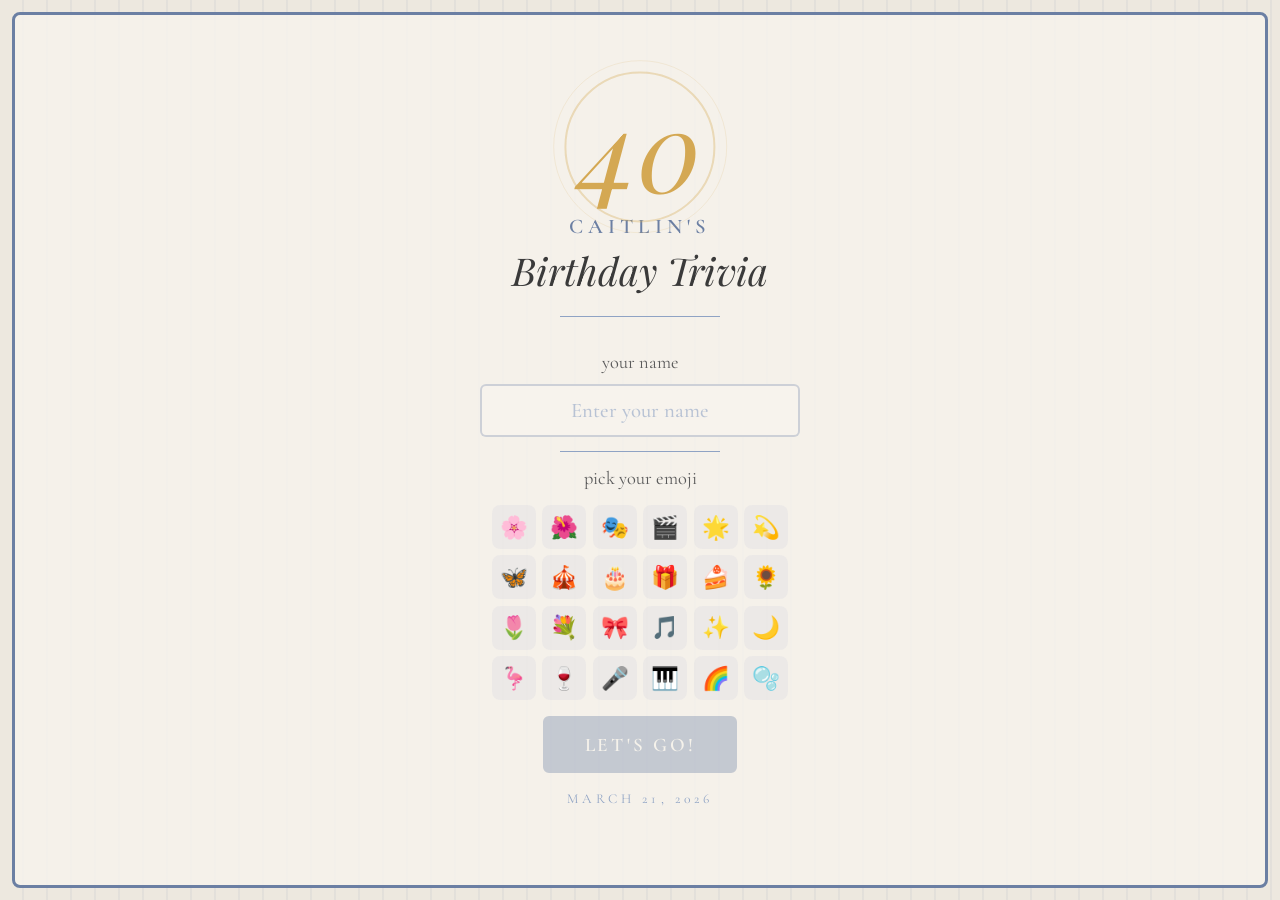
==== index.html @ c19d3235 "Add all project assets and source files Co-Authored-By: Claude Sonnet 4.6 <noreply@anthropic.com>" ====
<!DOCTYPE html>
<html lang="en">
<head>
  <meta charset="UTF-8">
  <meta name="viewport" content="width=device-width, initial-scale=1, maximum-scale=1, user-scalable=no">
  <title>Caitlin's 40th · Birthday Trivia</title>
  <link rel="preconnect" href="https://fonts.googleapis.com">
  <link rel="preconnect" href="https://fonts.gstatic.com" crossorigin>
  <link href="https://fonts.googleapis.com/css2?family=Cormorant+Garamond:ital,wght@0,400;0,500;0,600;1,400&family=Playfair+Display:ital,wght@0,400;1,400&display=swap" rel="stylesheet">
  <link rel="stylesheet" href="style.css">
</head>
<body>

  <!-- Screen: Welcome -->
  <section id="welcome" class="screen active">
    <div class="frame" style="justify-content:center; text-align:center; gap:0.25rem;">
      <div class="crest">40</div>
      <h1 class="header-caps-lg">Caitlin's</h1>
      <h2 class="script-text">Birthday Trivia</h2>
      <div class="divider"></div>
      <div class="name-input-group">
        <label class="body-text" for="player-name">your name</label>
        <input type="text" id="player-name" class="name-input" placeholder="Enter your name" autocomplete="off" maxlength="20">
      </div>
      <div class="divider" style="margin:0.6rem auto;"></div>
      <p class="body-text">pick your emoji</p>
      <div class="emoji-grid" id="emoji-grid"></div>
      <button class="btn-primary" id="btn-start" disabled>Let's Go!</button>
      <p class="subtitle" style="margin-top:0.75rem;">March 21, 2026</p>
    </div>
  </section>

  <!-- Screen: Section Intros (reused by JS) -->
  <section id="section-intro" class="screen">
    <div class="frame intro-frame">
      <p class="section-round" id="intro-round"></p>
      <div class="section-icon" id="intro-icon"></div>
      <h2 class="section-title" id="intro-title"></h2>
      <div class="divider"></div>
      <p class="section-desc" id="intro-desc"></p>
      <p class="section-instructions" id="intro-instructions"></p>
      <button class="btn-primary btn-section" id="btn-begin-section">Begin Round</button>
    </div>
  </section>

  <!-- Screen: Question (single, content swapped by JS) -->
  <section id="question" class="screen">
    <div class="frame question-frame">
      <div class="question-header">
        <span class="header-caps" id="q-header-left"></span>
        <span class="header-caps question-points" id="q-header-right"></span>
      </div>
      <div class="divider-full"></div>
      <div class="question-body" id="question-body">
        <!-- Dynamically populated -->
      </div>
      <div class="question-nav">
        <button class="nav-btn" id="prev-btn" disabled>&larr; prev</button>
        <button class="nav-btn" id="next-btn">next &rarr;</button>
      </div>
      <div class="divider-full"></div>
      <div class="timeline" id="timeline"></div>
    </div>
  </section>

  <!-- Screen: Submit -->
  <section id="submit" class="screen">
    <div class="frame" style="justify-content:center; text-align:center; gap:0.6rem;">
      <div class="crest" style="font-size:clamp(3rem,10vw,5rem);">40</div>
      <h2 class="script-text">All answers in!</h2>
      <div class="player-identity">
        <span class="player-emoji-lg" id="submit-emoji"></span>
        <span class="player-name-lg" id="submit-name"></span>
      </div>
      <div class="divider"></div>
      <button class="btn-primary" id="copy-btn">Copy Link</button>
      <textarea class="url-display" id="url-display" readonly></textarea>
      <p class="body-text">Text this link to the host</p>
      <div class="divider"></div>
      <p class="unanswered-note" id="unanswered-note"></p>
    </div>
  </section>

  <script src="questions.js"></script>
  <script src="app.js"></script>
</body>
</html>
---- style.css ----
/* ============================================
   Caitlin's 40th Birthday Trivia v2
   Design System: Garden Party Stationery
   with Section Themes
   ============================================ */

/* --- Reset & Base --- */
*, *::before, *::after {
  box-sizing: border-box;
  margin: 0;
  padding: 0;
}

html {
  -webkit-text-size-adjust: 100%;
}

body {
  font-family: 'Cormorant Garamond', Georgia, serif;
  font-size: 18px;
  line-height: 1.5;
  color: var(--charcoal);
  background: var(--cream-dark);
  background-image: repeating-linear-gradient(
    90deg,
    transparent 0px,
    transparent 22px,
    rgba(107, 127, 163, 0.08) 22px,
    rgba(107, 127, 163, 0.08) 24px
  );
  overflow: hidden;
  height: 100dvh;
  touch-action: manipulation;
  -webkit-tap-highlight-color: transparent;
}

/* --- Custom Properties --- */
:root {
  /* Core palette */
  --cream: #F7F3ED;
  --cream-dark: #EDE8DF;
  --slate: #6B7FA3;
  --slate-dark: #4A5F82;
  --slate-light: #8FA3C4;
  --charcoal: #3A3A3A;
  --charcoal-soft: #5A5A5A;

  /* Botanical accents */
  --rose: #C47A8A;
  --gold: #D4A853;
  --sage: #7A9B6D;

  /* Section colors */
  --broadway: #D4A853;
  --movies: #C47A8A;
  --pir: #7A9B6D;

  /* Feedback */
  --correct: #6A9B5C;
  --incorrect: #B55A5A;

  /* Active section (set by JS) */
  --section-color: var(--slate);

  /* Layout */
  --frame-margin: 12px;
  --frame-padding: clamp(1.25rem, 3vw, 2rem);
  --frame-border: 3px;
  --frame-radius: 8px;
}


/* --- Typography --- */
.header-caps {
  font-family: 'Cormorant Garamond', Georgia, serif;
  font-weight: 600;
  font-size: clamp(0.8rem, 2vw, 0.95rem);
  letter-spacing: 0.22em;
  text-transform: uppercase;
  color: var(--slate);
}

.header-caps-lg {
  font-family: 'Cormorant Garamond', Georgia, serif;
  font-weight: 600;
  font-size: clamp(1rem, 2.5vw, 1.3rem);
  letter-spacing: 0.25em;
  text-transform: uppercase;
  color: var(--slate);
}

.script-text {
  font-family: 'Playfair Display', Georgia, serif;
  font-style: italic;
  font-weight: 400;
  font-size: clamp(1.6rem, 5vw, 2.4rem);
  color: var(--charcoal);
  line-height: 1.3;
}

.script-text-sm {
  font-family: 'Playfair Display', Georgia, serif;
  font-style: italic;
  font-weight: 400;
  font-size: clamp(1.1rem, 3vw, 1.5rem);
  color: var(--charcoal);
  line-height: 1.4;
}

.body-text {
  font-family: 'Cormorant Garamond', Georgia, serif;
  font-weight: 400;
  font-size: clamp(1rem, 2.5vw, 1.15rem);
  color: var(--charcoal-soft);
}

.subtitle {
  font-family: 'Cormorant Garamond', Georgia, serif;
  font-weight: 400;
  font-size: clamp(0.75rem, 1.8vw, 0.85rem);
  letter-spacing: 0.3em;
  text-transform: uppercase;
  color: var(--slate-light);
}


/* --- Frame (Signature Border) --- */
.frame {
  margin: var(--frame-margin);
  border: var(--frame-border) solid var(--slate);
  border-radius: var(--frame-radius);
  padding: var(--frame-padding);
  background: rgba(247, 243, 237, 0.82);
  height: calc(100dvh - var(--frame-margin) * 2);
  display: flex;
  flex-direction: column;
  align-items: center;
  position: relative;
  z-index: 1;
  overflow: hidden;
}


/* --- Divider --- */
.divider {
  width: 40%;
  max-width: 160px;
  height: 1px;
  background: var(--slate-light);
  margin: 1rem auto;
  flex-shrink: 0;
}

.divider-full {
  width: 100%;
  height: 1px;
  background: var(--slate-light);
  margin: 0.6rem 0;
  flex-shrink: 0;
  opacity: 0.6;
}


/* --- Screens --- */
.screen {
  display: none;
  position: fixed;
  inset: 0;
  z-index: 1;
}
.screen.active {
  display: block;
}


/* --- Crest --- */
.crest {
  font-family: 'Playfair Display', Georgia, serif;
  font-style: italic;
  font-size: clamp(4rem, 12vw, 7rem);
  color: var(--gold);
  line-height: 1;
  margin-bottom: 0.25rem;
  position: relative;
}
.crest::before {
  content: '';
  position: absolute;
  top: 50%;
  left: 50%;
  transform: translate(-50%, -50%);
  width: 1.35em;
  height: 1.35em;
  border: 2px solid var(--gold);
  border-radius: 50%;
  opacity: 0.35;
}
.crest::after {
  content: '';
  position: absolute;
  top: 50%;
  left: 50%;
  transform: translate(-50%, -50%);
  width: 1.55em;
  height: 1.55em;
  border: 1px solid var(--gold);
  border-radius: 50%;
  opacity: 0.15;
}


/* =============================================
   Welcome Screen
   ============================================= */

#welcome .frame {
  justify-content: center;
  text-align: center;
  gap: 0.25rem;
}

.name-input-group {
  display: flex;
  flex-direction: column;
  align-items: center;
  gap: 0.5rem;
  width: 100%;
  max-width: 320px;
  margin-top: 0.75rem;
}

.name-input {
  font-family: 'Cormorant Garamond', Georgia, serif;
  font-size: clamp(1.1rem, 2.5vw, 1.3rem);
  font-weight: 500;
  padding: 0.75rem 1rem;
  border: 2px solid rgba(107, 127, 163, 0.3);
  border-radius: 6px;
  background: var(--cream);
  color: var(--charcoal);
  text-align: center;
  width: 100%;
  outline: none;
  transition: border-color 0.2s ease;
}
.name-input:focus {
  border-color: var(--slate);
}
.name-input::placeholder {
  color: var(--slate-light);
  opacity: 0.6;
}

.emoji-grid {
  display: flex;
  flex-wrap: wrap;
  justify-content: center;
  gap: 0.4rem;
  max-width: 340px;
  margin-top: 0.5rem;
}

.emoji-btn {
  width: 44px;
  height: 44px;
  font-size: 1.4rem;
  border: 2px solid transparent;
  border-radius: 8px;
  background: rgba(107, 127, 163, 0.06);
  cursor: pointer;
  display: flex;
  align-items: center;
  justify-content: center;
  transition: border-color 0.2s ease, background 0.2s ease, transform 0.15s ease;
  -webkit-user-select: none;
  user-select: none;
}
.emoji-btn:active {
  transform: scale(0.92);
}
.emoji-btn.selected {
  border-color: var(--slate);
  background: rgba(107, 127, 163, 0.12);
  box-shadow: 0 0 0 1px var(--slate);
}

.btn-primary {
  font-family: 'Cormorant Garamond', Georgia, serif;
  font-weight: 600;
  font-size: clamp(1rem, 2.5vw, 1.2rem);
  letter-spacing: 0.15em;
  text-transform: uppercase;
  padding: 0.9rem 2.5rem;
  border: 2px solid var(--slate);
  border-radius: 6px;
  background: var(--slate);
  color: var(--cream);
  cursor: pointer;
  transition: background 0.2s ease, border-color 0.2s ease, transform 0.15s ease, opacity 0.2s ease;
  min-height: 48px;
  margin-top: 0.75rem;
}
.btn-primary:active {
  transform: scale(0.97);
}
.btn-primary:disabled {
  opacity: 0.35;
  cursor: default;
}

.btn-section {
  border-color: var(--section-color);
  background: var(--section-color);
}


/* =============================================
   Section Intro Screens
   ============================================= */

.intro-frame {
  justify-content: center;
  text-align: center;
  gap: 0.5rem;
}

.section-round {
  font-family: 'Cormorant Garamond', Georgia, serif;
  font-weight: 600;
  font-size: clamp(0.7rem, 1.8vw, 0.85rem);
  letter-spacing: 0.3em;
  text-transform: uppercase;
  color: var(--section-color);
}

.section-icon {
  font-size: clamp(1.5rem, 4vw, 2rem);
  letter-spacing: 0.5em;
  color: var(--section-color);
  margin: 0.25rem 0;
}

.section-title {
  font-family: 'Playfair Display', Georgia, serif;
  font-style: italic;
  font-weight: 400;
  font-size: clamp(2.2rem, 7vw, 3.5rem);
  color: var(--section-color);
  line-height: 1.2;
}

.section-desc {
  font-family: 'Playfair Display', Georgia, serif;
  font-style: italic;
  font-size: clamp(0.95rem, 2.2vw, 1.1rem);
  color: var(--charcoal-soft);
  line-height: 1.6;
  max-width: 480px;
  margin: 0.5rem auto;
}

.section-instructions {
  font-family: 'Cormorant Garamond', Georgia, serif;
  font-weight: 500;
  font-size: clamp(0.9rem, 2vw, 1.05rem);
  color: var(--charcoal);
  max-width: 440px;
}


/* =============================================
   Question Screens (Shared)
   ============================================= */

.question-frame {
  align-items: stretch;
  justify-content: flex-start;
}

.question-header {
  display: flex;
  justify-content: space-between;
  align-items: center;
  width: 100%;
  flex-shrink: 0;
}

.section-badge {
  color: var(--section-color);
  font-weight: 600;
  letter-spacing: 0.12em;
}

.question-points {
  color: var(--section-color);
}

.question-body {
  flex: 1;
  min-height: 0;
  overflow-y: auto;
  -webkit-overflow-scrolling: touch;
  scrollbar-width: none;
  display: flex;
  flex-direction: column;
  padding: 0.5rem 0 2rem;
}
.question-body::-webkit-scrollbar { display: none; }

.question-label {
  font-family: 'Cormorant Garamond', Georgia, serif;
  font-weight: 600;
  font-size: clamp(0.85rem, 2vw, 0.95rem);
  letter-spacing: 0.08em;
  color: var(--charcoal-soft);
  margin-bottom: 0.3rem;
  margin-top: 0.75rem;
}
.question-label:first-of-type {
  margin-top: 0;
}

.text-input {
  font-family: 'Cormorant Garamond', Georgia, serif;
  font-size: clamp(1.05rem, 2.5vw, 1.2rem);
  font-weight: 500;
  padding: 0.65rem 0.85rem;
  border: 2px solid rgba(107, 127, 163, 0.25);
  border-radius: 6px;
  background: var(--cream);
  color: var(--charcoal);
  width: 100%;
  outline: none;
  transition: border-color 0.2s ease;
}
.text-input:focus {
  border-color: var(--section-color);
}
.text-input::placeholder {
  color: var(--slate-light);
  opacity: 0.5;
}

/* Numeric input with prefix/suffix */
.numeric-field {
  display: flex;
  align-items: center;
  gap: 0.25rem;
}
.numeric-field .text-input {
  text-align: right;
}
.numeric-prefix, .numeric-suffix {
  font-family: 'Cormorant Garamond', Georgia, serif;
  font-weight: 600;
  font-size: clamp(1.05rem, 2.5vw, 1.2rem);
  color: var(--charcoal-soft);
  flex-shrink: 0;
}


/* Rotten Tomatoes Input */
.rt-input-row {
  display: flex;
  align-items: center;
  gap: 0.6rem;
}

.rt-field {
  flex: 1;
  transition: border-color 0.3s ease, box-shadow 0.3s ease;
  border-radius: 6px;
}
.rt-field .text-input {
  transition: border-color 0.3s ease, box-shadow 0.3s ease;
}

.rt-field.rt-fresh .text-input {
  border-color: #f93208;
  box-shadow: 0 0 8px rgba(249, 50, 8, 0.2), 0 0 16px rgba(249, 50, 8, 0.08);
}

.rt-field.rt-rotten .text-input {
  border-color: #6bc531;
  box-shadow: 0 0 8px rgba(107, 197, 49, 0.25), 0 0 16px rgba(107, 197, 49, 0.1);
}

.rt-icon {
  width: 36px;
  height: 36px;
  flex-shrink: 0;
  display: flex;
  align-items: center;
  justify-content: center;
  transition: transform 0.3s ease, opacity 0.3s ease;
  opacity: 0;
  transform: scale(0.6);
}

.rt-icon-fresh,
.rt-icon-rotten {
  opacity: 1;
  transform: scale(1);
}

.rt-icon-img {
  width: 100%;
  height: 100%;
  object-fit: contain;
}


/* Navigation */
.question-nav {
  display: flex;
  justify-content: space-between;
  align-items: center;
  width: 100%;
  flex-shrink: 0;
  padding: 0.25rem 0;
}

.nav-btn {
  font-family: 'Cormorant Garamond', Georgia, serif;
  font-weight: 500;
  font-size: 0.95rem;
  letter-spacing: 0.05em;
  color: var(--slate);
  background: none;
  border: none;
  cursor: pointer;
  padding: 0.5rem 0.25rem;
  min-height: 44px;
  min-width: 44px;
  display: flex;
  align-items: center;
  transition: opacity 0.2s ease;
}
.nav-btn:disabled {
  opacity: 0.25;
  cursor: default;
}

/* Timeline */
.timeline {
  display: flex;
  align-items: center;
  justify-content: center;
  gap: 5px;
  width: 100%;
  padding: 0.3rem 0 0.1rem;
  flex-shrink: 0;
  flex-wrap: wrap;
}

.timeline-section-gap {
  width: 8px;
  flex-shrink: 0;
}

.timeline-dot {
  width: 8px;
  height: 8px;
  border-radius: 50%;
  border: 1.5px solid var(--slate-light);
  background: transparent;
  cursor: pointer;
  transition: all 0.25s ease;
  flex-shrink: 0;
}
.timeline-dot.answered {
  background: var(--slate-light);
  border-color: var(--slate-light);
}
.timeline-dot.current {
  width: 11px;
  height: 11px;
  border-color: var(--section-color);
  background: var(--section-color);
  box-shadow: 0 0 0 3px rgba(107, 127, 163, 0.15);
}


/* =============================================
   Broadway — Audio Player
   ============================================= */

.audio-player {
  background: #1a1a2e;
  border-radius: 12px;
  padding: 1rem 1.25rem;
  display: flex;
  flex-direction: column;
  align-items: center;
  gap: 0.6rem;
  margin-bottom: 0.75rem;
  border: 2px solid var(--broadway);
  position: relative;
}

.audio-play-btn {
  width: 56px;
  height: 56px;
  border-radius: 50%;
  border: 2px solid var(--broadway);
  background: transparent;
  color: var(--broadway);
  font-size: 1.5rem;
  cursor: pointer;
  display: flex;
  align-items: center;
  justify-content: center;
  transition: background 0.2s ease, color 0.2s ease, transform 0.15s ease;
}
.audio-play-btn:active {
  transform: scale(0.93);
}
.audio-play-btn.playing {
  background: var(--broadway);
  color: #1a1a2e;
}

.audio-progress {
  width: 100%;
  display: flex;
  align-items: center;
  gap: 0.5rem;
}

.audio-bar-bg {
  flex: 1;
  height: 4px;
  background: rgba(255, 255, 255, 0.15);
  border-radius: 2px;
  position: relative;
  overflow: hidden;
}

.audio-bar-fill {
  position: absolute;
  left: 0;
  top: 0;
  bottom: 0;
  width: 0%;
  background: var(--broadway);
  border-radius: 2px;
  transition: width 0.1s linear;
}

.audio-time {
  font-family: 'Courier New', monospace;
  font-size: 0.75rem;
  color: rgba(255, 255, 255, 0.5);
  min-width: 2.5rem;
  text-align: right;
}

.audio-note {
  font-family: 'Cormorant Garamond', Georgia, serif;
  font-size: 0.8rem;
  color: rgba(255, 255, 255, 0.35);
  text-align: center;
}


/* =============================================
   Movies — Headshot Grid
   ============================================= */

.headshot-grid {
  display: grid;
  grid-template-columns: repeat(4, 1fr);
  gap: 0.5rem;
  margin-bottom: 0.5rem;
  max-height: 28vh;
  flex-shrink: 0;
}

.headshot-card {
  background: var(--cream);
  border: 3px solid white;
  border-radius: 4px;
  box-shadow: 0 2px 8px rgba(0, 0, 0, 0.1);
  overflow: hidden;
  transform: rotate(var(--rotate, 0deg));
  transition: transform 0.3s ease;
  min-height: 0;
}
.headshot-card:nth-child(1) { --rotate: -2deg; }
.headshot-card:nth-child(2) { --rotate: 1.5deg; }
.headshot-card:nth-child(3) { --rotate: -1deg; }
.headshot-card:nth-child(4) { --rotate: 2.5deg; }

.headshot-img {
  width: 100%;
  height: 100%;
  object-fit: cover;
  display: block;
}

.headshot-placeholder {
  width: 100%;
  height: 100%;
  display: flex;
  align-items: center;
  justify-content: center;
  background: var(--cream-dark);
  color: var(--slate-light);
  font-size: 1.5rem;
}

.movie-clue {
  text-align: center;
  margin-bottom: 0.5rem;
}

.movie-year {
  font-family: 'Cormorant Garamond', Georgia, serif;
  font-weight: 600;
  font-size: clamp(1.1rem, 2.5vw, 1.3rem);
  letter-spacing: 0.15em;
  color: var(--charcoal);
}

.movie-genre {
  font-family: 'Playfair Display', Georgia, serif;
  font-style: italic;
  font-size: clamp(0.95rem, 2.2vw, 1.1rem);
  color: var(--charcoal-soft);
}


/* =============================================
   Price is Right — Podium & Items
   ============================================= */

.pir-year-header {
  text-align: center;
  background: var(--pir);
  color: var(--cream);
  padding: 0.5rem 1.25rem;
  border-radius: 8px;
  margin-bottom: 0.6rem;
}

.pir-year-number {
  font-family: 'Cormorant Garamond', Georgia, serif;
  font-weight: 600;
  font-size: clamp(1.3rem, 3vw, 1.6rem);
  letter-spacing: 0.15em;
}

.pir-year-age {
  font-family: 'Playfair Display', Georgia, serif;
  font-style: italic;
  font-size: clamp(0.85rem, 2vw, 1rem);
  opacity: 0.85;
}

.pir-item {
  border: 2px solid rgba(107, 127, 163, 0.2);
  border-radius: 8px;
  padding: 0.6rem 0.75rem;
  margin-bottom: 0.5rem;
  background: var(--cream);
}

.pir-item-badge {
  font-family: 'Cormorant Garamond', Georgia, serif;
  font-weight: 600;
  font-size: clamp(0.7rem, 1.6vw, 0.8rem);
  letter-spacing: 0.2em;
  text-transform: uppercase;
  margin-bottom: 0.15rem;
}
.pir-item-badge.toy { color: var(--gold); }
.pir-item-badge.car { color: var(--pir); }
.pir-item-badge.home { color: var(--rose); }

.pir-item-name {
  font-family: 'Cormorant Garamond', Georgia, serif;
  font-weight: 600;
  font-size: clamp(1rem, 2.2vw, 1.15rem);
  color: var(--charcoal);
  margin-bottom: 0.15rem;
}

.pir-item-desc {
  font-family: 'Playfair Display', Georgia, serif;
  font-style: italic;
  font-size: clamp(0.8rem, 1.8vw, 0.9rem);
  color: var(--charcoal-soft);
  margin-bottom: 0.4rem;
}

/* Podium display */
.podium-display {
  background: var(--pir);
  border-radius: 8px;
  padding: 0.4rem 0.75rem;
  display: flex;
  align-items: center;
  justify-content: center;
  box-shadow: 0 2px 6px rgba(0, 0, 0, 0.12);
  position: relative;
  overflow: hidden;
}

.podium-screen {
  background: #1a1a2e;
  border-radius: 5px;
  padding: 0.35rem 0.75rem;
  width: 100%;
  display: flex;
  align-items: baseline;
  justify-content: center;
  min-height: 2.5rem;
  box-shadow: inset 0 2px 4px rgba(0, 0, 0, 0.4);
}

.podium-prefix {
  font-family: 'Courier New', monospace;
  font-size: clamp(1rem, 3vw, 1.3rem);
  color: rgba(255, 255, 255, 0.35);
  margin-right: 0.15rem;
  transition: color 0.2s ease;
}
.podium-screen.has-value .podium-prefix {
  color: rgba(255, 255, 255, 0.9);
}

.podium-value {
  font-family: 'Courier New', monospace;
  font-weight: 700;
  font-size: clamp(1.3rem, 4vw, 1.8rem);
  color: #40e0d0;
  letter-spacing: 0.06em;
  text-shadow: 0 0 6px rgba(64, 224, 208, 0.4);
  min-width: 2ch;
  text-align: right;
}
.podium-value.empty {
  color: rgba(64, 224, 208, 0.2);
}

.podium-input {
  position: absolute;
  opacity: 0;
  width: 100%;
  height: 100%;
  top: 0;
  left: 0;
  font-size: 16px;
  z-index: 2;
  cursor: pointer;
}

@keyframes podiumGlow {
  0%, 100% { box-shadow: 0 2px 6px rgba(0, 0, 0, 0.12); }
  50% { box-shadow: 0 2px 12px rgba(0, 0, 0, 0.18), 0 0 16px rgba(122, 155, 109, 0.15); }
}
.podium-display.focused {
  animation: podiumGlow 1.5s ease infinite;
}


/* =============================================
   Submit Screen
   ============================================= */

#submit .frame {
  justify-content: center;
  text-align: center;
  gap: 0.6rem;
}

.player-identity {
  display: flex;
  align-items: center;
  justify-content: center;
  gap: 0.5rem;
  margin: 0.25rem 0;
}

.player-emoji-lg {
  font-size: 2rem;
}

.player-name-lg {
  font-family: 'Playfair Display', Georgia, serif;
  font-style: italic;
  font-size: clamp(1.3rem, 3vw, 1.6rem);
  color: var(--charcoal);
}

.url-display {
  font-family: 'Cormorant Garamond', Georgia, serif;
  font-size: 0.75rem;
  letter-spacing: 0.02em;
  width: 100%;
  max-width: 380px;
  height: 2.5rem;
  padding: 0.4rem 0.6rem;
  border: 1px solid rgba(107, 127, 163, 0.25);
  border-radius: 4px;
  background: var(--cream-dark);
  color: var(--charcoal-soft);
  resize: none;
  text-align: center;
  line-height: 1.8;
}

.btn-primary.copied {
  background: var(--sage);
  border-color: var(--sage);
}

.unanswered-note {
  font-family: 'Cormorant Garamond', Georgia, serif;
  font-weight: 500;
  font-size: 0.95rem;
  color: var(--rose);
  cursor: pointer;
  padding: 0.25rem;
}
.unanswered-note:empty {
  display: none;
}


/* =============================================
   Display Mode
   ============================================= */

.display-frame {
  align-items: center;
  justify-content: center;
  text-align: center;
  gap: 0.75rem;
}

.display-question-text {
  font-family: 'Cormorant Garamond', Georgia, serif;
  font-weight: 500;
  font-size: clamp(1.3rem, 3vw, 1.8rem);
  color: var(--charcoal);
  line-height: 1.5;
  max-width: 700px;
}

.display-sub-questions {
  display: flex;
  flex-direction: column;
  gap: 0.4rem;
  margin-top: 0.5rem;
}

.display-sub-q {
  font-family: 'Cormorant Garamond', Georgia, serif;
  font-weight: 500;
  font-size: clamp(1rem, 2.5vw, 1.3rem);
  color: var(--section-color);
  letter-spacing: 0.05em;
}

.display-nav-hint {
  position: fixed;
  bottom: 1.5rem;
  right: 2rem;
  font-family: 'Cormorant Garamond', Georgia, serif;
  font-size: 0.8rem;
  color: var(--slate-light);
  opacity: 0.5;
  z-index: 10;
}


/* =============================================
   Results / Evaluation Mode
   ============================================= */

#eval-input .frame {
  justify-content: center;
  text-align: center;
  gap: 0.5rem;
}

.eval-textarea {
  font-family: 'Cormorant Garamond', Georgia, serif;
  font-size: 0.85rem;
  width: 100%;
  max-width: 500px;
  height: 8rem;
  padding: 0.6rem 0.8rem;
  border: 2px solid rgba(107, 127, 163, 0.25);
  border-radius: 6px;
  background: var(--cream);
  color: var(--charcoal);
  resize: vertical;
  outline: none;
  line-height: 1.6;
}
.eval-textarea:focus {
  border-color: var(--slate);
}

.eval-player-list {
  display: flex;
  flex-wrap: wrap;
  justify-content: center;
  gap: 0.5rem;
  margin: 0.25rem 0;
}

.eval-player-chip {
  display: flex;
  align-items: center;
  gap: 0.25rem;
  padding: 0.25rem 0.6rem;
  border-radius: 20px;
  background: rgba(107, 127, 163, 0.08);
  font-family: 'Cormorant Garamond', Georgia, serif;
  font-weight: 600;
  font-size: 0.9rem;
  color: var(--charcoal);
}

/* Reveal screen */
.eval-question-frame {
  align-items: stretch;
  justify-content: flex-start;
}

.eval-content {
  flex: 1;
  min-height: 0;
  overflow-y: auto;
  scrollbar-width: none;
  display: flex;
  flex-direction: column;
  padding: 0.5rem 0;
}
.eval-content::-webkit-scrollbar { display: none; }

.eval-answer-row {
  display: flex;
  flex-wrap: wrap;
  gap: 0.5rem;
  margin-top: 0.5rem;
}

.eval-answer-card {
  flex: 1;
  min-width: 120px;
  border: 2px solid rgba(107, 127, 163, 0.15);
  border-radius: 8px;
  padding: 0.5rem 0.6rem;
  background: var(--cream);
}

.eval-card-header {
  display: flex;
  align-items: center;
  gap: 0.3rem;
  margin-bottom: 0.25rem;
}

.eval-card-emoji {
  font-size: 1rem;
}

.eval-card-name {
  font-family: 'Cormorant Garamond', Georgia, serif;
  font-weight: 600;
  font-size: 0.8rem;
  letter-spacing: 0.08em;
  color: var(--charcoal-soft);
}

.eval-card-answer {
  font-family: 'Cormorant Garamond', Georgia, serif;
  font-weight: 500;
  font-size: 0.95rem;
  color: var(--charcoal);
}

.eval-card-correct .eval-card-answer {
  color: var(--correct);
}
.eval-card-wrong .eval-card-answer {
  color: var(--charcoal-soft);
}

.eval-correct-area {
  margin-top: 0.75rem;
  padding-top: 0.5rem;
  border-top: 1px solid rgba(107, 127, 163, 0.2);
}

.eval-correct-label {
  color: var(--gold);
  margin-bottom: 0.15rem;
}

.eval-correct-value {
  font-family: 'Cormorant Garamond', Georgia, serif;
  font-weight: 600;
  font-size: clamp(1rem, 2.5vw, 1.2rem);
  color: var(--charcoal);
  margin-bottom: 0.25rem;
}

.eval-fun-fact {
  font-family: 'Playfair Display', Georgia, serif;
  font-style: italic;
  font-size: clamp(0.85rem, 1.8vw, 0.95rem);
  color: var(--charcoal-soft);
  line-height: 1.5;
}


/* Leaderboard */
.leaderboard {
  width: 100%;
  flex-shrink: 0;
  padding: 0.5rem 0;
}

.leaderboard.collapsed .leaderboard-row {
  display: none;
}

.leaderboard-title {
  color: var(--gold);
  margin-bottom: 0.4rem;
  text-align: center;
  cursor: pointer;
  -webkit-user-select: none;
  user-select: none;
}

.leaderboard-toggle {
  font-size: 0.7em;
  margin-left: 0.3em;
  display: inline-block;
  transition: transform 0.2s ease;
}

.leaderboard.collapsed .leaderboard-toggle {
  transform: rotate(-90deg);
}

.leaderboard-row {
  display: flex;
  align-items: center;
  gap: 0.5rem;
  margin-bottom: 0.35rem;
}

.lb-rank {
  font-family: 'Cormorant Garamond', Georgia, serif;
  font-weight: 600;
  font-size: 0.85rem;
  color: var(--charcoal-soft);
  min-width: 1.2rem;
  text-align: right;
}

.lb-emoji {
  font-size: 1.1rem;
}

.lb-name {
  font-family: 'Cormorant Garamond', Georgia, serif;
  font-weight: 600;
  font-size: 0.9rem;
  color: var(--charcoal);
  min-width: 60px;
}

.lb-bar-bg {
  flex: 1;
  height: 16px;
  background: rgba(107, 127, 163, 0.08);
  border-radius: 8px;
  overflow: hidden;
}

.lb-bar-fill {
  height: 100%;
  border-radius: 8px;
  background: var(--slate);
  transition: width 0.8s ease;
}
.lb-bar-fill.first { background: var(--gold); }
.lb-bar-fill.second { background: var(--slate); }
.lb-bar-fill.third { background: var(--rose); }

.lb-score {
  font-family: 'Cormorant Garamond', Georgia, serif;
  font-weight: 600;
  font-size: 0.9rem;
  color: var(--charcoal);
  min-width: 2.5rem;
  text-align: right;
}


/* =============================================
   Winner Screen
   ============================================= */

.winner-emoji {
  font-size: clamp(3rem, 10vw, 5rem);
}

.winner-name {
  font-family: 'Playfair Display', Georgia, serif;
  font-style: italic;
  font-weight: 400;
  font-size: clamp(2.5rem, 8vw, 4rem);
  color: var(--gold);
  line-height: 1.1;
}

.winner-score {
  font-family: 'Cormorant Garamond', Georgia, serif;
  font-weight: 600;
  font-size: clamp(1.1rem, 2.5vw, 1.3rem);
  letter-spacing: 0.2em;
  color: var(--charcoal-soft);
}


/* =============================================
   Animations
   ============================================= */

@keyframes fadeIn {
  from { opacity: 0; transform: translateY(6px); }
  to   { opacity: 1; transform: translateY(0); }
}
.fade-in {
  animation: fadeIn 0.35s ease forwards;
}

@keyframes fadeInUp {
  from { opacity: 0; transform: translateY(12px); }
  to   { opacity: 1; transform: translateY(0); }
}

/* Confetti */
.confetti-container {
  position: fixed;
  inset: 0;
  pointer-events: none;
  z-index: 100;
  overflow: hidden;
}

.petal {
  position: absolute;
  top: -20px;
  border-radius: 50% 50% 50% 0;
  animation: petalFall linear forwards;
}

@keyframes petalFall {
  0%   { transform: translateY(0) rotate(0deg) translateX(0); opacity: 0.8; }
  25%  { transform: translateY(25vh) rotate(180deg) translateX(20px); }
  50%  { transform: translateY(50vh) rotate(360deg) translateX(-15px); }
  75%  { transform: translateY(75vh) rotate(540deg) translateX(10px); opacity: 0.6; }
  100% { transform: translateY(105vh) rotate(720deg) translateX(-5px); opacity: 0; }
}
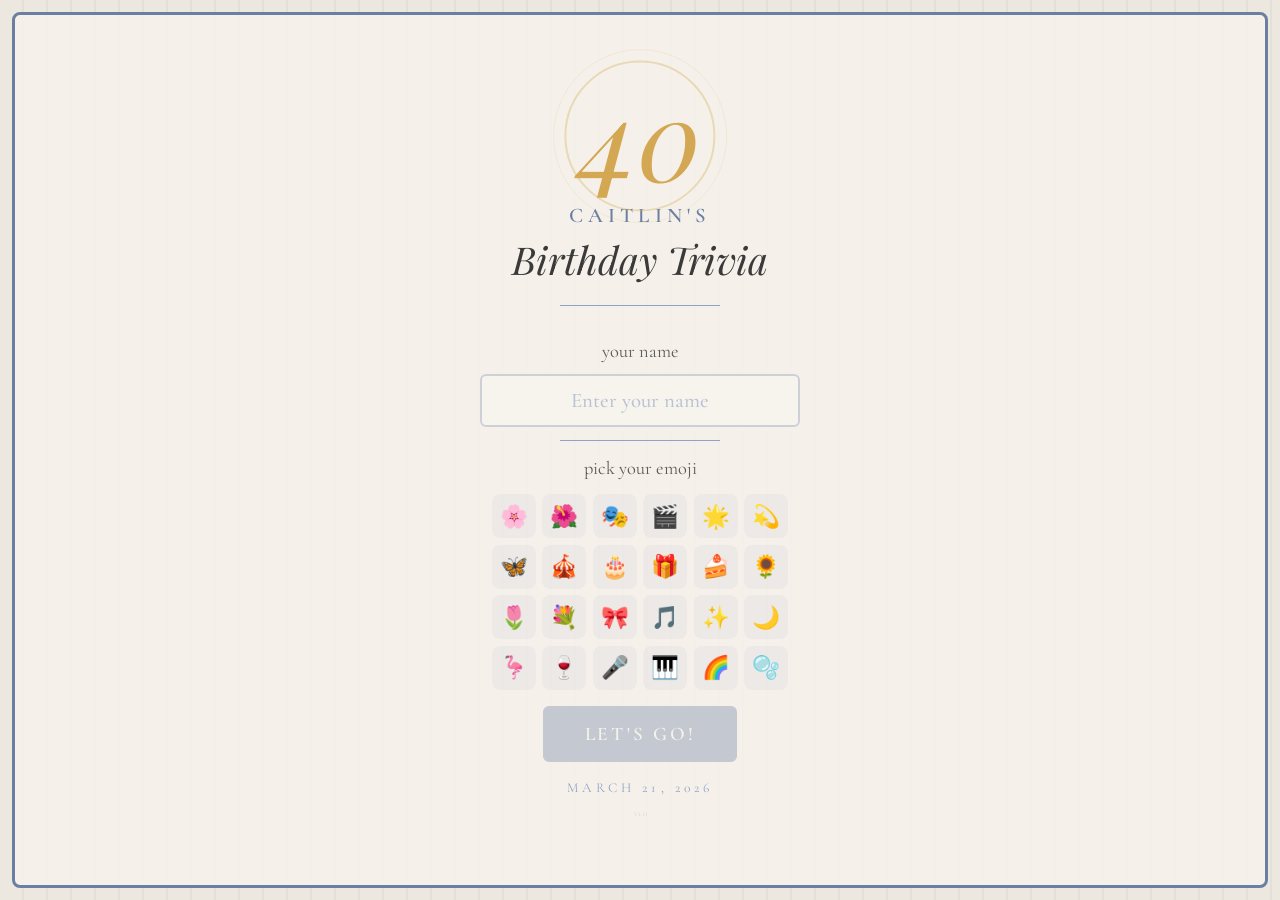
==== commit fd1dd5a8: "final?" ====
--- a/index.html
+++ b/index.html
@@ -27,6 +27,7 @@
       <div class="emoji-grid" id="emoji-grid"></div>
       <button class="btn-primary" id="btn-start" disabled>Let's Go!</button>
       <p class="subtitle" style="margin-top:0.75rem;">March 21, 2026</p>
+      <p style="font-size:0.55rem; color:var(--slate-light); opacity:0.35; margin-top:0.25rem;">v1.0</p>
     </div>
   </section>
 
@@ -73,9 +74,9 @@
         <span class="player-name-lg" id="submit-name"></span>
       </div>
       <div class="divider"></div>
-      <button class="btn-primary" id="copy-btn">Copy Link</button>
-      <textarea class="url-display" id="url-display" readonly></textarea>
-      <p class="body-text">Text this link to the host</p>
+      <a class="btn-primary" id="text-collin-btn" href="#" style="text-decoration:none; display:inline-block;">Text Collin</a>
+      <button class="btn-primary" id="copy-btn" style="background:transparent; color:var(--slate); border-color:var(--slate-light);">Copy Link Instead</button>
+      <textarea class="url-display" id="url-display" readonly style="display:none;"></textarea>
       <div class="divider"></div>
       <p class="unanswered-note" id="unanswered-note"></p>
     </div>
--- a/style.css
+++ b/style.css
@@ -760,9 +760,13 @@
 .pir-item {
   border: 2px solid rgba(107, 127, 163, 0.2);
   border-radius: 8px;
-  padding: 0.6rem 0.75rem;
-  margin-bottom: 0.5rem;
+  padding: 1rem;
   background: var(--cream);
+  flex: 1;
+  display: flex;
+  flex-direction: column;
+  align-items: center;
+  text-align: center;
 }
 
 .pir-item-badge {
@@ -793,6 +797,39 @@
   margin-bottom: 0.4rem;
 }
 
+
+/* PIR Showcase — item image display */
+.pir-showcase {
+  position: relative;
+  display: flex;
+  align-items: center;
+  justify-content: center;
+  padding: 1rem 0.5rem;
+  border-radius: 8px;
+  background: radial-gradient(ellipse at center, rgba(212, 168, 83, 0.1) 0%, transparent 70%);
+  overflow: hidden;
+  margin: 0.5rem 0;
+  width: 100%;
+}
+
+.pir-showcase::after {
+  content: '';
+  position: absolute;
+  bottom: 0;
+  left: 15%;
+  right: 15%;
+  height: 2px;
+  background: linear-gradient(90deg, transparent, var(--gold), transparent);
+  opacity: 0.3;
+}
+
+.pir-showcase-img {
+  height: 22vh;
+  max-width: 85%;
+  object-fit: contain;
+  filter: drop-shadow(0 4px 16px rgba(0, 0, 0, 0.15));
+}
+
 /* Podium display */
 .podium-display {
   background: var(--pir);
@@ -804,6 +841,8 @@
   box-shadow: 0 2px 6px rgba(0, 0, 0, 0.12);
   position: relative;
   overflow: hidden;
+  width: 100%;
+  margin-top: 0.5rem;
 }
 
 .podium-screen {
@@ -1196,6 +1235,17 @@
 .lb-bar-fill.second { background: var(--slate); }
 .lb-bar-fill.third { background: var(--rose); }
 
+
+.lb-delta-badge {
+  font-family: 'Cormorant Garamond', Georgia, serif;
+  font-weight: 600;
+  font-size: 0.8rem;
+  color: var(--correct);
+  min-width: 2.5rem;
+  text-align: right;
+  transition: opacity 0.3s ease;
+}
+
 .lb-score {
   font-family: 'Cormorant Garamond', Georgia, serif;
   font-weight: 600;
